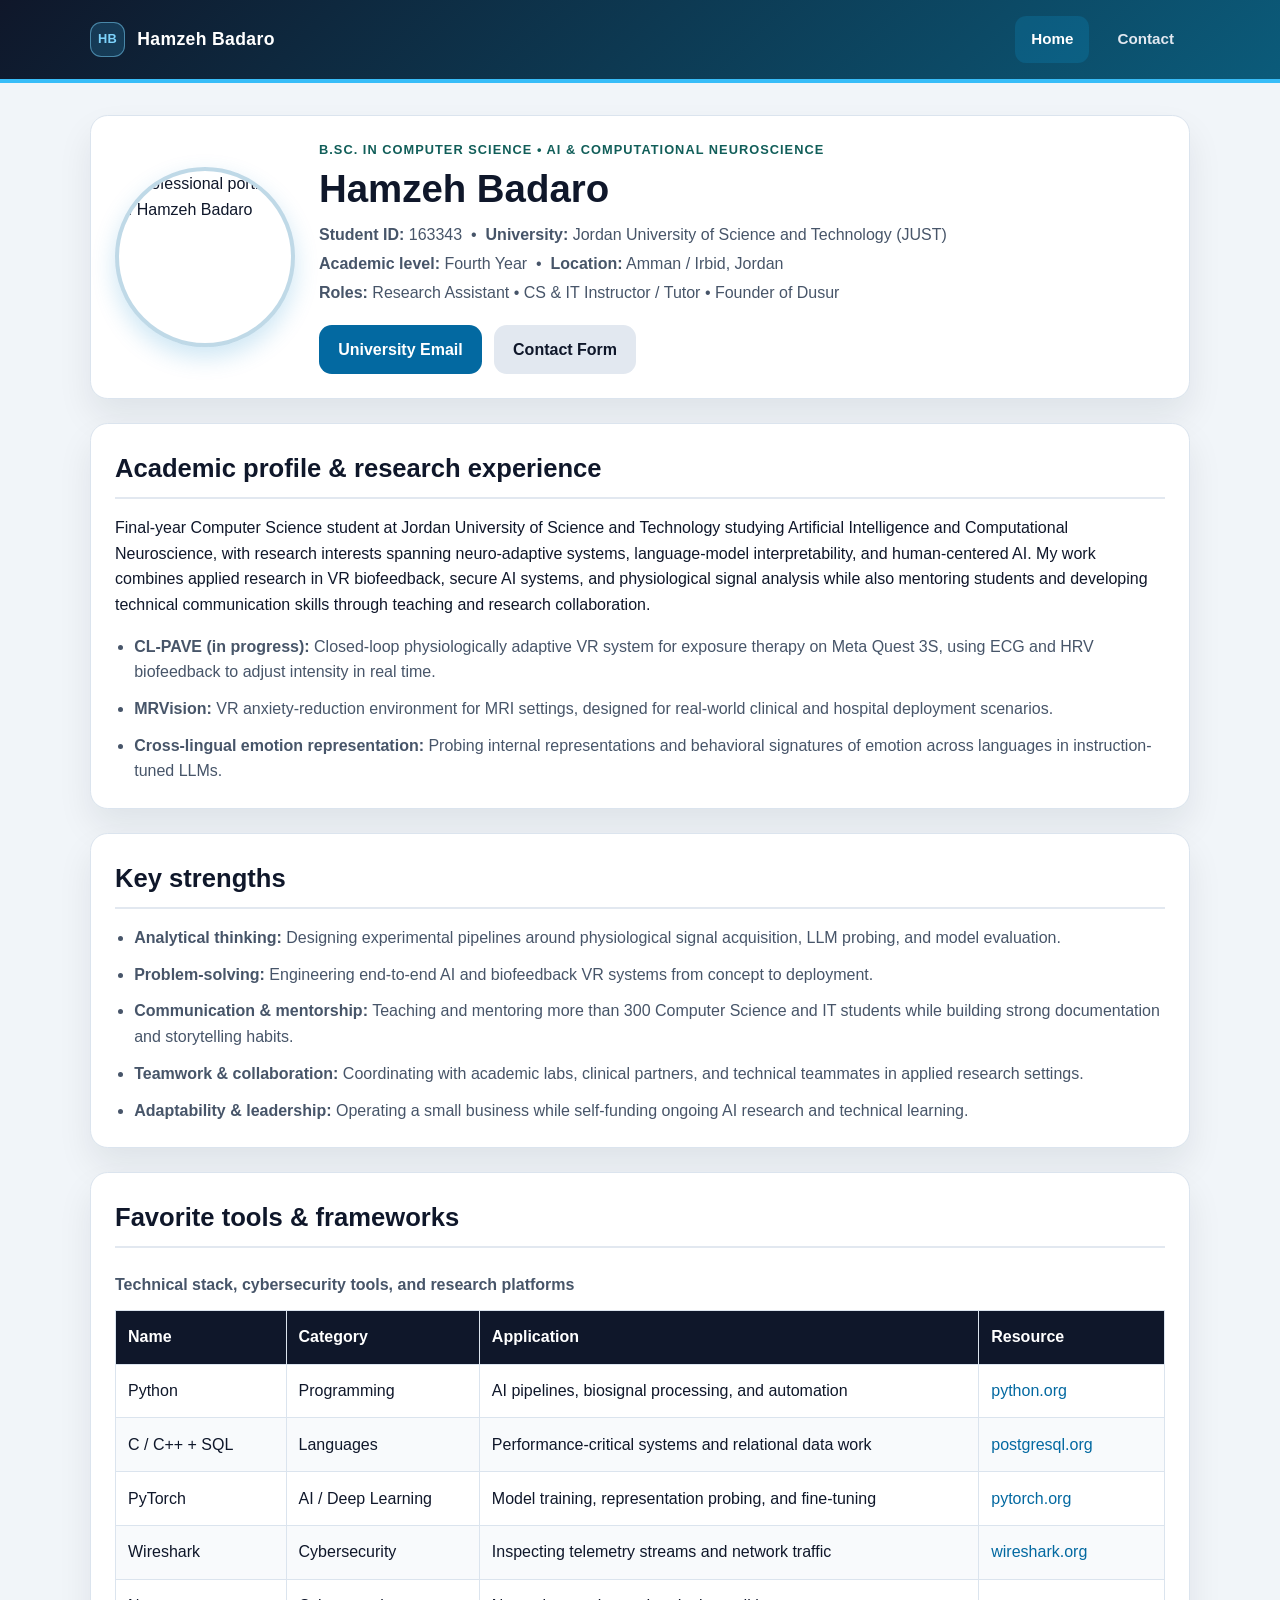
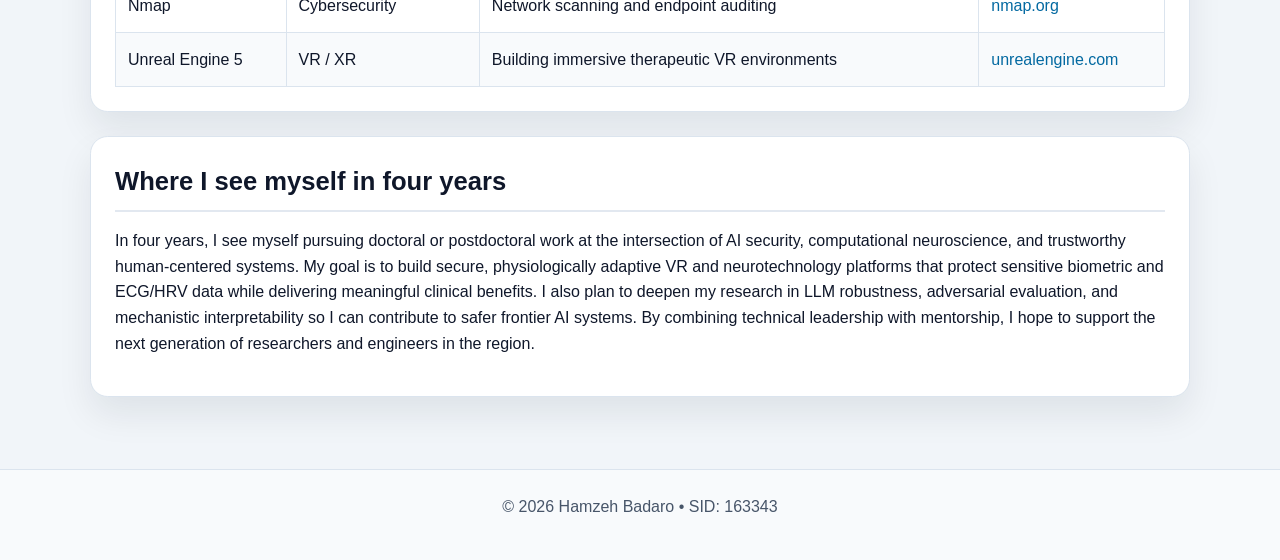
==== index.html @ 722aa09e "Publish portfolio site" ====
<!DOCTYPE html>
<html lang="en">
<head>
    <meta charset="UTF-8">
    <meta name="viewport" content="width=device-width, initial-scale=1.0">
    <title>Hamzeh Badaro | Portfolio</title>
    <meta name="description" content="Hamzeh Badaro portfolio and contact page for AI, computational neuroscience, and human-centered systems research.">
    <link rel="stylesheet" href="style.css">
</head>
<body>
    <header class="site-header">
        <div class="container nav-wrap">
            <a href="index.html" class="brand" aria-label="Hamzeh Badaro home">
                <span class="brand-mark">HB</span>
                <span>Hamzeh Badaro</span>
            </a>
            <nav class="main-nav" aria-label="Main navigation">
                <a class="active" href="index.html">Home</a>
                <a href="contact.html">Contact</a>
            </nav>
        </div>
    </header>

    <main class="container page-shell">
        <section class="card hero-card">
            <img class="profile-photo" src="https://images.unsplash.com/photo-1500648767791-00dcc994a43e?auto=format&fit=crop&w=900&q=80" alt="Professional portrait of Hamzeh Badaro">
            <div class="hero-copy">
                <p class="eyebrow">B.Sc. in Computer Science • AI &amp; Computational Neuroscience</p>
                <h1>Hamzeh Badaro</h1>
                <p class="meta-line"><strong>Student ID:</strong> 163343 &nbsp;•&nbsp; <strong>University:</strong> Jordan University of Science and Technology (JUST)</p>
                <p class="meta-line"><strong>Academic level:</strong> Fourth Year &nbsp;•&nbsp; <strong>Location:</strong> Amman / Irbid, Jordan</p>
                <p class="meta-line"><strong>Roles:</strong> Research Assistant • CS &amp; IT Instructor / Tutor • Founder of Dusur</p>
                <div class="hero-actions">
                    <a class="button primary" href="mailto:hkbadaro22@cit.just.edu.jo">University Email</a>
                    <a class="button secondary" href="contact.html">Contact Form</a>
                </div>
            </div>
        </section>

        <section class="card">
            <h2>Academic profile &amp; research experience</h2>
            <p>
                Final-year Computer Science student at Jordan University of Science and Technology studying Artificial Intelligence and Computational Neuroscience, with research interests spanning neuro-adaptive systems, language-model interpretability, and human-centered AI. My work combines applied research in VR biofeedback, secure AI systems, and physiological signal analysis while also mentoring students and developing technical communication skills through teaching and research collaboration.
            </p>
            <ul class="feature-list">
                <li><strong>CL-PAVE (in progress):</strong> Closed-loop physiologically adaptive VR system for exposure therapy on Meta Quest 3S, using ECG and HRV biofeedback to adjust intensity in real time.</li>
                <li><strong>MRVision:</strong> VR anxiety-reduction environment for MRI settings, designed for real-world clinical and hospital deployment scenarios.</li>
                <li><strong>Cross-lingual emotion representation:</strong> Probing internal representations and behavioral signatures of emotion across languages in instruction-tuned LLMs.</li>
            </ul>
        </section>

        <section class="card">
            <h2>Key strengths</h2>
            <ul class="feature-list">
                <li><strong>Analytical thinking:</strong> Designing experimental pipelines around physiological signal acquisition, LLM probing, and model evaluation.</li>
                <li><strong>Problem-solving:</strong> Engineering end-to-end AI and biofeedback VR systems from concept to deployment.</li>
                <li><strong>Communication &amp; mentorship:</strong> Teaching and mentoring more than 300 Computer Science and IT students while building strong documentation and storytelling habits.</li>
                <li><strong>Teamwork &amp; collaboration:</strong> Coordinating with academic labs, clinical partners, and technical teammates in applied research settings.</li>
                <li><strong>Adaptability &amp; leadership:</strong> Operating a small business while self-funding ongoing AI research and technical learning.</li>
            </ul>
        </section>

        <section class="card">
            <h2>Favorite tools &amp; frameworks</h2>
            <div class="table-wrap">
                <table>
                    <caption>Technical stack, cybersecurity tools, and research platforms</caption>
                    <thead>
                        <tr>
                            <th>Name</th>
                            <th>Category</th>
                            <th>Application</th>
                            <th>Resource</th>
                        </tr>
                    </thead>
                    <tbody>
                        <tr>
                            <td>Python</td>
                            <td>Programming</td>
                            <td>AI pipelines, biosignal processing, and automation</td>
                            <td><a href="https://www.python.org/doc/" target="_blank" rel="noreferrer">python.org</a></td>
                        </tr>
                        <tr>
                            <td>C / C++ + SQL</td>
                            <td>Languages</td>
                            <td>Performance-critical systems and relational data work</td>
                            <td><a href="https://www.postgresql.org/docs/" target="_blank" rel="noreferrer">postgresql.org</a></td>
                        </tr>
                        <tr>
                            <td>PyTorch</td>
                            <td>AI / Deep Learning</td>
                            <td>Model training, representation probing, and fine-tuning</td>
                            <td><a href="https://pytorch.org/" target="_blank" rel="noreferrer">pytorch.org</a></td>
                        </tr>
                        <tr>
                            <td>Wireshark</td>
                            <td>Cybersecurity</td>
                            <td>Inspecting telemetry streams and network traffic</td>
                            <td><a href="https://www.wireshark.org/docs/" target="_blank" rel="noreferrer">wireshark.org</a></td>
                        </tr>
                        <tr>
                            <td>Nmap</td>
                            <td>Cybersecurity</td>
                            <td>Network scanning and endpoint auditing</td>
                            <td><a href="https://nmap.org/docs.html" target="_blank" rel="noreferrer">nmap.org</a></td>
                        </tr>
                        <tr>
                            <td>Unreal Engine 5</td>
                            <td>VR / XR</td>
                            <td>Building immersive therapeutic VR environments</td>
                            <td><a href="https://www.unrealengine.com/en-US/unreal-engine-5" target="_blank" rel="noreferrer">unrealengine.com</a></td>
                        </tr>
                    </tbody>
                </table>
            </div>
        </section>

        <section class="card">
            <h2>Where I see myself in four years</h2>
            <p>
                In four years, I see myself pursuing doctoral or postdoctoral work at the intersection of AI security, computational neuroscience, and trustworthy human-centered systems. My goal is to build secure, physiologically adaptive VR and neurotechnology platforms that protect sensitive biometric and ECG/HRV data while delivering meaningful clinical benefits. I also plan to deepen my research in LLM robustness, adversarial evaluation, and mechanistic interpretability so I can contribute to safer frontier AI systems. By combining technical leadership with mentorship, I hope to support the next generation of researchers and engineers in the region.
            </p>
        </section>
    </main>

    <footer class="site-footer">
        <div class="container">
            <p>&copy; 2026 Hamzeh Badaro • SID: 163343</p>
        </div>
    </footer>
</body>
</html>
---- style.css ----
:root {
    --bg: #f1f5f9;
    --card: #ffffff;
    --card-border: #dbe4ee;
    --text: #0f172a;
    --muted: #475569;
    --brand: #0f766e;
    --brand-strong: #115e59;
    --accent: #0369a1;
    --accent-soft: #e0f2fe;
    --success: #166534;
    --error: #b91c1c;
    --shadow: 0 18px 35px rgba(15, 23, 42, 0.08);
}

* {
    box-sizing: border-box;
}

html {
    scroll-behavior: smooth;
}

body {
    margin: 0;
    font-family: Arial, Helvetica, sans-serif;
    background: var(--bg);
    color: var(--text);
    line-height: 1.6;
}

img {
    max-width: 100%;
    display: block;
}

p {
    margin: 0 0 1rem;
}

a {
    color: var(--accent);
    text-decoration: none;
}

a:hover {
    text-decoration: underline;
}

.container {
    width: min(1100px, calc(100% - 2rem));
    margin: 0 auto;
}

.site-header {
    background: linear-gradient(135deg, #0f172a 0%, #0b5b7a 100%);
    border-bottom: 4px solid #38bdf8;
    position: sticky;
    top: 0;
    z-index: 10;
}

.nav-wrap {
    display: flex;
    align-items: center;
    justify-content: space-between;
    gap: 1rem;
    padding: 1rem 0;
}

.brand {
    display: inline-flex;
    align-items: center;
    gap: 0.75rem;
    color: #fff;
    font-size: 1.1rem;
    font-weight: 700;
    letter-spacing: 0.02em;
}

.brand:hover {
    text-decoration: none;
}

.brand-mark {
    display: inline-flex;
    align-items: center;
    justify-content: center;
    width: 2.2rem;
    height: 2.2rem;
    border-radius: 0.7rem;
    background: rgba(56, 189, 248, 0.18);
    border: 1px solid rgba(125, 211, 252, 0.5);
    color: #7dd3fc;
    font-size: 0.8rem;
}

.main-nav {
    display: flex;
    align-items: center;
    gap: 0.75rem;
    flex-wrap: wrap;
}

.main-nav a {
    padding: 0.7rem 1rem;
    border-radius: 0.7rem;
    color: #e2e8f0;
    font-size: 0.95rem;
    font-weight: 700;
    transition: background-color 0.2s ease, color 0.2s ease;
}

.main-nav a:hover,
.main-nav a.active {
    background: rgba(14, 165, 233, 0.18);
    color: #fff;
    text-decoration: none;
}

.page-shell {
    padding: 2rem 0 3rem;
}

.narrow-shell {
    max-width: 760px;
}

.card {
    background: var(--card);
    border: 1px solid var(--card-border);
    border-radius: 1.1rem;
    box-shadow: var(--shadow);
    padding: 1.5rem;
    margin-bottom: 1.5rem;
}

.hero-card {
    display: grid;
    grid-template-columns: 180px 1fr;
    gap: 1.5rem;
    align-items: center;
}

.profile-photo {
    width: 180px;
    height: 180px;
    object-fit: cover;
    border-radius: 50%;
    border: 4px solid rgba(3, 105, 161, 0.25);
    box-shadow: 0 10px 25px rgba(2, 132, 199, 0.2);
}

.eyebrow {
    margin: 0 0 0.5rem;
    color: var(--brand-strong);
    font-size: 0.8rem;
    font-weight: 700;
    letter-spacing: 0.08em;
    text-transform: uppercase;
}

.hero-copy h1 {
    margin: 0 0 0.75rem;
    font-size: clamp(2rem, 3vw, 3rem);
    line-height: 1.1;
}

.meta-line {
    margin: 0.2rem 0;
    color: var(--muted);
}

.hero-actions,
.button-row {
    display: flex;
    gap: 0.75rem;
    flex-wrap: wrap;
    margin-top: 1.2rem;
}

.button {
    display: inline-flex;
    align-items: center;
    justify-content: center;
    min-height: 2.8rem;
    padding: 0.75rem 1.2rem;
    border: 0;
    border-radius: 0.8rem;
    font-weight: 700;
    cursor: pointer;
    transition: transform 0.2s ease, opacity 0.2s ease;
}

.button:hover {
    text-decoration: none;
    transform: translateY(-1px);
}

.button.primary {
    background: var(--accent);
    color: #fff;
}

.button.secondary {
    background: #e2e8f0;
    color: var(--text);
}

h2 {
    margin: 0 0 1rem;
    padding-bottom: 0.5rem;
    border-bottom: 2px solid #e2e8f0;
    font-size: clamp(1.4rem, 2vw, 1.9rem);
}

.feature-list {
    margin: 0;
    padding-left: 1.2rem;
    color: var(--muted);
}

.feature-list li + li {
    margin-top: 0.7rem;
}

.table-wrap {
    overflow-x: auto;
}

table {
    width: 100%;
    border-collapse: collapse;
    margin-top: 0.5rem;
    background: #fff;
}

caption {
    margin-bottom: 0.75rem;
    font-weight: 700;
    text-align: left;
    color: var(--muted);
}

table th,
table td {
    border: 1px solid #dbe4ee;
    padding: 0.85rem 0.75rem;
    text-align: left;
    vertical-align: top;
}

table th {
    background: #0f172a;
    color: #fff;
}

table tr:nth-child(even) {
    background: #f8fafc;
}

.contact-meta {
    color: var(--muted);
}

.form-feedback {
    display: none;
    margin: 1rem 0;
    padding: 0.85rem 1rem;
    border-radius: 0.7rem;
    font-weight: 700;
}

.form-feedback.error {
    display: block;
    background: #fef2f2;
    color: var(--error);
    border: 1px solid #fecaca;
}

.form-feedback.success {
    display: block;
    background: #f0fdf4;
    color: var(--success);
    border: 1px solid #bbf7d0;
}

.form-group {
    margin-bottom: 1rem;
}

label {
    display: block;
    font-weight: 700;
    margin-bottom: 0.45rem;
}

.required {
    color: var(--error);
}

input,
select,
textarea {
    width: 100%;
    border: 1px solid #cbd5e1;
    border-radius: 0.7rem;
    background: #f8fafc;
    padding: 0.8rem 0.9rem;
    font: inherit;
}

input:focus,
select:focus,
textarea:focus {
    outline: none;
    border-color: var(--accent);
    box-shadow: 0 0 0 3px rgba(3, 105, 161, 0.12);
    background: #fff;
}

textarea {
    min-height: 140px;
    resize: vertical;
}

.site-footer {
    border-top: 1px solid #dbe4ee;
    background: rgba(255, 255, 255, 0.5);
    color: var(--muted);
    padding: 1.5rem 0;
    text-align: center;
}

@media (max-width: 700px) {
    .hero-card {
        grid-template-columns: 1fr;
        text-align: center;
    }

    .profile-photo {
        margin: 0 auto;
    }

    .nav-wrap {
        flex-direction: column;
        align-items: flex-start;
    }

    .main-nav {
        width: 100%;
    }

    .main-nav a {
        flex: 1;
        text-align: center;
    }
}
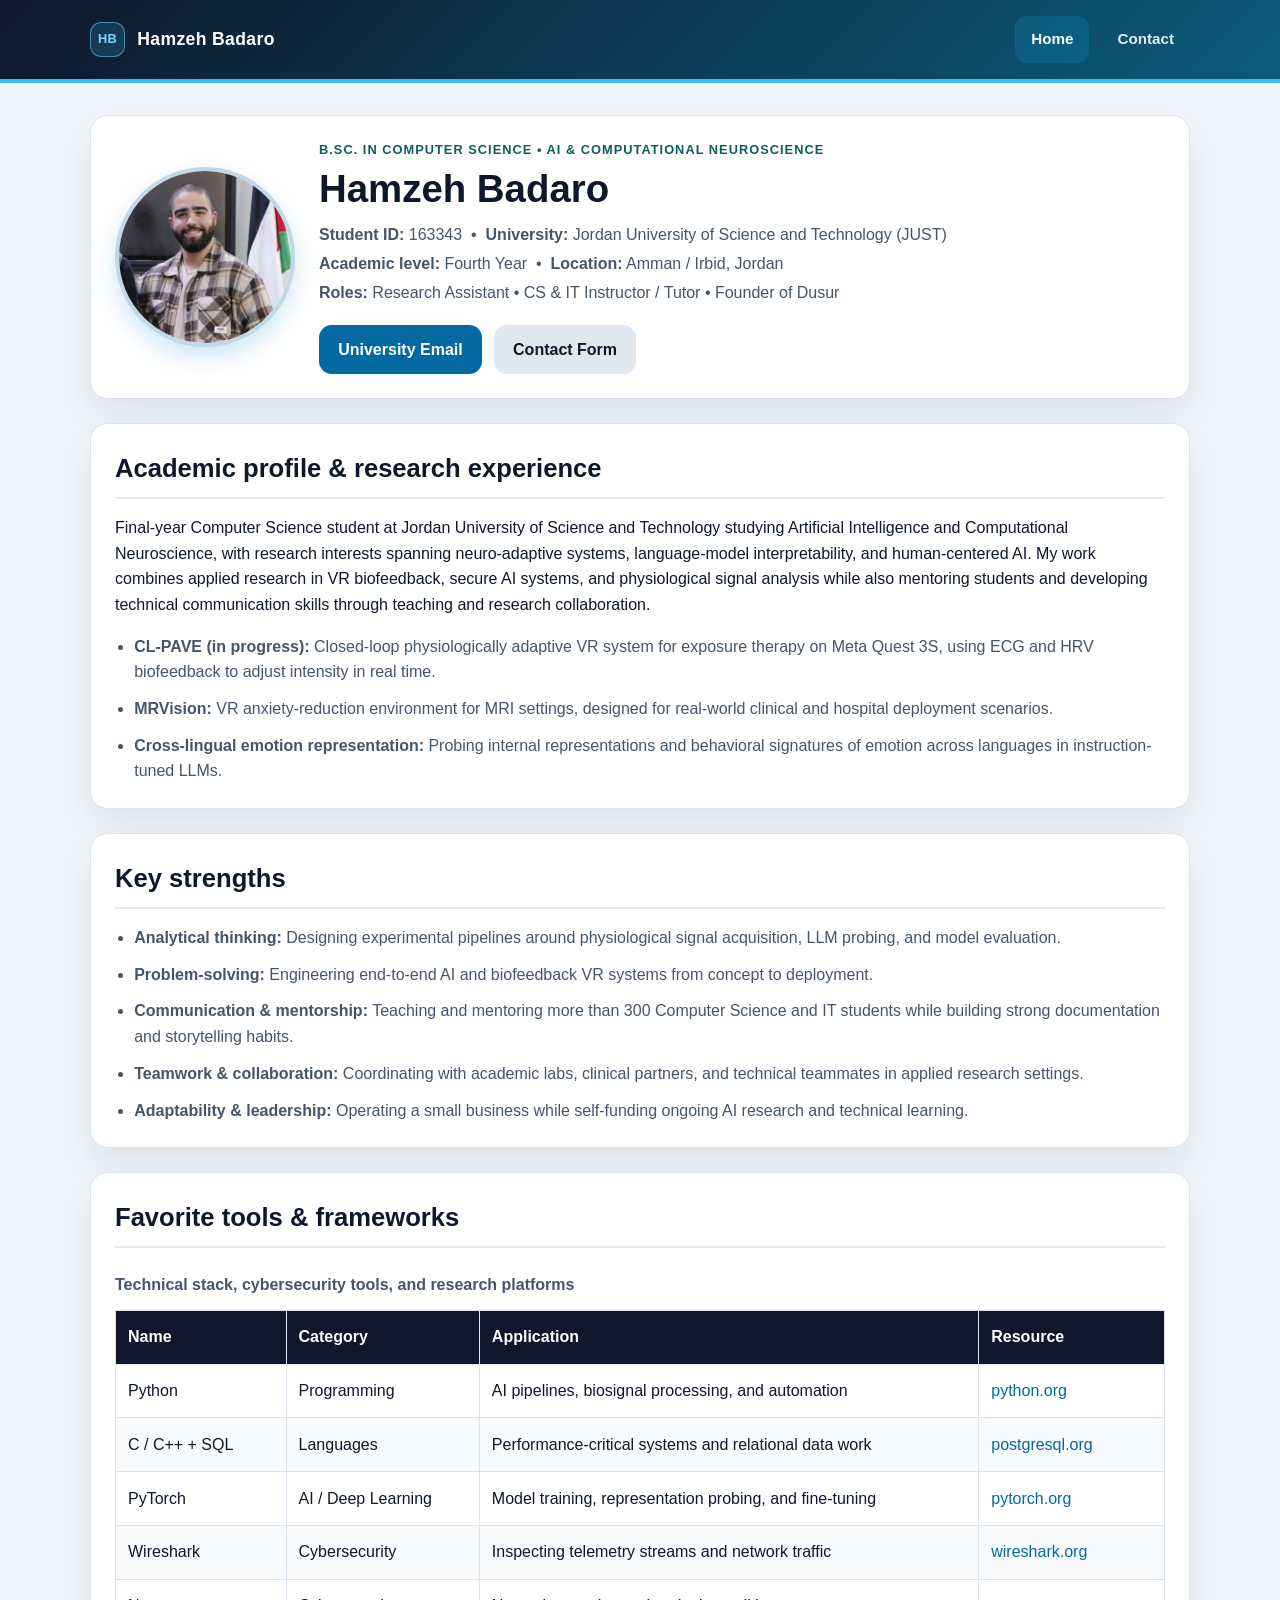
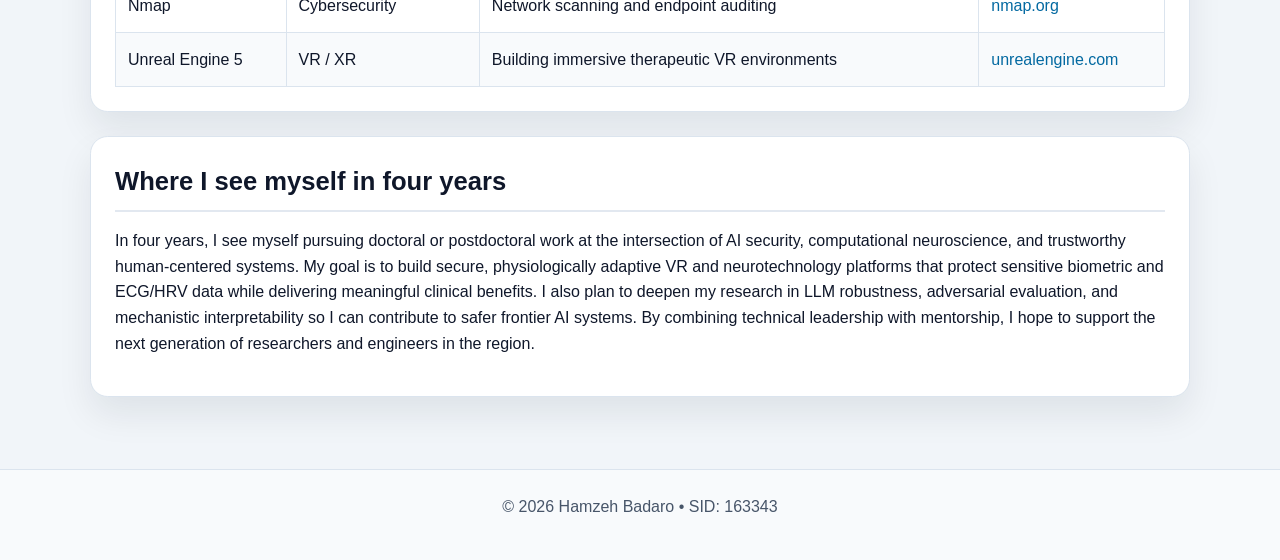
==== commit a850fa60: "Update portfolio profile photo Co-authored-by: Copilot <223556219+Copilot@users.noreply.github.com>" ====
--- a/index.html
+++ b/index.html
@@ -23,7 +23,7 @@
 
     <main class="container page-shell">
         <section class="card hero-card">
-            <img class="profile-photo" src="https://images.unsplash.com/photo-1500648767791-00dcc994a43e?auto=format&fit=crop&w=900&q=80" alt="Professional portrait of Hamzeh Badaro">
+            <img class="profile-photo" src="profile-photo.jpg" alt="Portrait of Hamzeh Badaro">
             <div class="hero-copy">
                 <p class="eyebrow">B.Sc. in Computer Science • AI &amp; Computational Neuroscience</p>
                 <h1>Hamzeh Badaro</h1>
